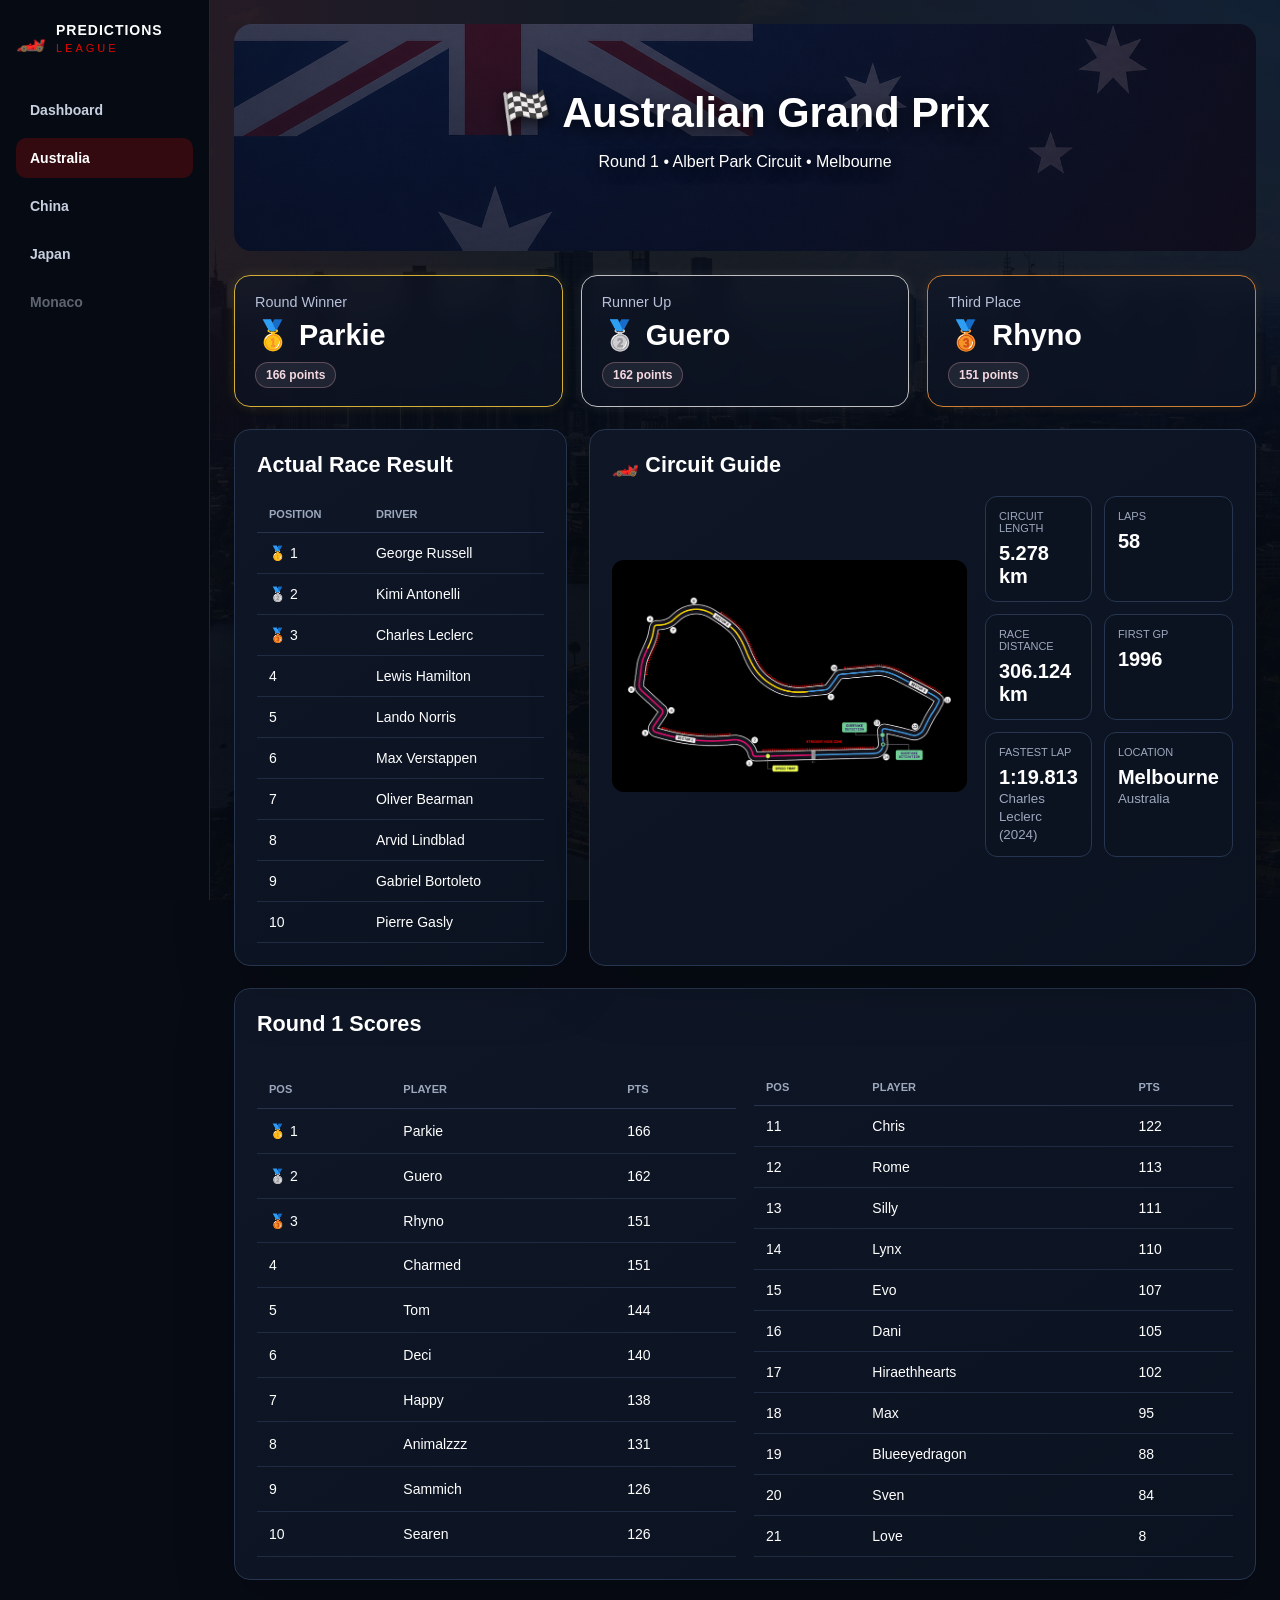
==== australia.html @ f6b18174 "Update australia.html" ====
<!DOCTYPE html>
<html lang="en">
<head>
    <meta charset="UTF-8">
    <meta name="viewport" content="width=device-width, initial-scale=1.0">
    <title>Australia GP - F1 Predictions League</title>
    <link rel="stylesheet" href="style.css">
</head>
<body class="australia-page">

<div class="app">

    <aside class="sidebar">
        <div class="logo">
            <span>🏎️</span>
            <div>
                <strong>Predictions</strong>
                <small>League</small>
            </div>
        </div>

        <nav>
            <a href="index.html">Dashboard</a>
            <a class="active" href="australia.html">Australia</a>
            <a href="china.html">China</a>
            <a href="japan.html">Japan</a>
            <a class="locked" href="#">Monaco</a>
        </nav>
    </aside>

    <main class="dashboard">

        <section class="hero-card">
            <h2>🏁 Australian Grand Prix</h2>
            <p>Round 1 • Albert Park Circuit • Melbourne</p>
        </section>

        <section class="podium-grid">
            <div class="podium-box">
                <p>Round Winner</p>
                <h3>🥇 Parkie</h3>
                <span>166 points</span>
            </div>

            <div class="podium-box">
                <p>Runner Up</p>
                <h3>🥈 Guero</h3>
                <span>162 points</span>
            </div>

            <div class="podium-box">
                <p>Third Place</p>
                <h3>🥉 Rhyno</h3>
                <span>151 points</span>
            </div>
        </section>

        <section class="top-grid">

            <div class="card">
                <h2>Actual Race Result</h2>

                <table>
                    <tr><th>Position</th><th>Driver</th></tr>
                    <tr><td>🥇 1</td><td>George Russell</td></tr>
                    <tr><td>🥈 2</td><td>Kimi Antonelli</td></tr>
                    <tr><td>🥉 3</td><td>Charles Leclerc</td></tr>
                    <tr><td>4</td><td>Lewis Hamilton</td></tr>
                    <tr><td>5</td><td>Lando Norris</td></tr>
                    <tr><td>6</td><td>Max Verstappen</td></tr>
                    <tr><td>7</td><td>Oliver Bearman</td></tr>
                    <tr><td>8</td><td>Arvid Lindblad</td></tr>
                    <tr><td>9</td><td>Gabriel Bortoleto</td></tr>
                    <tr><td>10</td><td>Pierre Gasly</td></tr>
                </table>
            </div>

            <div class="card circuit-card">
                <h2>🏎️ Circuit Guide</h2>

                <div class="track-guide">
                    <img class="track-image" src="albert-park.png" alt="Albert Park Circuit">

                    <div class="track-stats">
                        <div class="mini-stat">
                            <p>Circuit Length</p>
                            <h3>5.278 km</h3>
                        </div>

                        <div class="mini-stat">
                            <p>Laps</p>
                            <h3>58</h3>
                        </div>

                        <div class="mini-stat">
                            <p>Race Distance</p>
                            <h3>306.124 km</h3>
                        </div>

                        <div class="mini-stat">
                            <p>First GP</p>
                            <h3>1996</h3>
                        </div>

                        <div class="mini-stat">
                            <p>Fastest Lap</p>
                            <h3>1:19.813</h3>
                            <small>Charles Leclerc (2024)</small>
                        </div>

                        <div class="mini-stat">
                            <p>Location</p>
                            <h3>Melbourne</h3>
                            <small>Australia</small>
                        </div>
                    </div>
                </div>
            </div>

        </section>

        <section class="card scores-card">
            <h2>Round 1 Scores</h2>

            <div class="scores-grid">
                <table>
                    <tr><th>Pos</th><th>Player</th><th>Pts</th></tr>
                    <tr><td>🥇 1</td><td>Parkie</td><td>166</td></tr>
                    <tr><td>🥈 2</td><td>Guero</td><td>162</td></tr>
                    <tr><td>🥉 3</td><td>Rhyno</td><td>151</td></tr>
                    <tr><td>4</td><td>Charmed</td><td>151</td></tr>
                    <tr><td>5</td><td>Tom</td><td>144</td></tr>
                    <tr><td>6</td><td>Deci</td><td>140</td></tr>
                    <tr><td>7</td><td>Happy</td><td>138</td></tr>
                    <tr><td>8</td><td>Animalzzz</td><td>131</td></tr>
                    <tr><td>9</td><td>Sammich</td><td>126</td></tr>
                    <tr><td>10</td><td>Searen</td><td>126</td></tr>
                </table>

                <table>
                    <tr><th>Pos</th><th>Player</th><th>Pts</th></tr>
                    <tr><td>11</td><td>Chris</td><td>122</td></tr>
                    <tr><td>12</td><td>Rome</td><td>113</td></tr>
                    <tr><td>13</td><td>Silly</td><td>111</td></tr>
                    <tr><td>14</td><td>Lynx</td><td>110</td></tr>
                    <tr><td>15</td><td>Evo</td><td>107</td></tr>
                    <tr><td>16</td><td>Dani</td><td>105</td></tr>
                    <tr><td>17</td><td>Hiraethhearts</td><td>102</td></tr>
                    <tr><td>18</td><td>Max</td><td>95</td></tr>
                    <tr><td>19</td><td>Blueeyedragon</td><td>88</td></tr>
                    <tr><td>20</td><td>Sven</td><td>84</td></tr>
                    <tr><td>21</td><td>Love</td><td>8</td></tr>
                </table>
            </div>
        </section>

    </main>

</div>

</body>
</html>
---- style.css ----
* {
    box-sizing: border-box;
}

body {
    margin: 0;
    font-family: "Segoe UI", Arial, sans-serif;
    background:
        radial-gradient(circle at top left, rgba(225, 6, 0, 0.12), transparent 28%),
        radial-gradient(circle at top right, rgba(0, 128, 255, 0.08), transparent 28%),
        #070b14;
    color: white;
}

.app {
    display: grid;
    grid-template-columns: 210px 1fr;
    min-height: 100vh;
}

/* SIDEBAR */

.sidebar {
    background: #060b13;
    border-right: 1px solid #1c2638;
    padding: 22px 16px;
    position: sticky;
    top: 0;
    height: 100vh;
}

.logo {
    display: flex;
    align-items: center;
    gap: 10px;
    margin-bottom: 34px;
}

.logo span {
    font-size: 24px;
}

.logo strong {
    display: block;
    text-transform: uppercase;
    letter-spacing: 1px;
    font-size: 14px;
}

.logo small {
    color: #e10600;
    letter-spacing: 3px;
    text-transform: uppercase;
    font-size: 11px;
}

.sidebar nav {
    display: flex;
    flex-direction: column;
    gap: 8px;
}

.sidebar nav a {
    color: #c8d0e0;
    text-decoration: none;
    padding: 12px 14px;
    border-radius: 10px;
    font-weight: 600;
    font-size: 14px;
}

.sidebar nav a:hover,
.sidebar nav .active {
    background: rgba(225, 6, 0, 0.20);
    color: white;
}

.sidebar nav .locked {
    opacity: 0.45;
    cursor: not-allowed;
}

/* MAIN */

.dashboard {
    width: 100%;
    max-width: 1300px;
    margin: 0 auto;
    padding: 24px;
}

.home-hero {
    background: linear-gradient(135deg, #101827, #350b13);
    border: 1px solid #26344f;
    border-radius: 18px;
    padding: 34px;
    text-align: center;
    margin-bottom: 22px;
    box-shadow: 0 20px 60px rgba(0, 0, 0, 0.28);
}

.home-hero h1 {
    margin: 0;
    font-size: 2.35rem;
}

.home-hero p {
    margin-top: 10px;
    color: #9ca8bd;
    font-size: 1rem;
}

/* CARDS */

.card {
    background: linear-gradient(145deg, #0f1727, #0b1220);
    border: 1px solid #273650;
    border-radius: 16px;
    padding: 22px;
    box-shadow: 0 20px 60px rgba(0, 0, 0, 0.22);
}

.card:hover {
    border-color: #e10600;
    box-shadow:
        0 0 18px rgba(225, 6, 0, 0.10),
        0 20px 60px rgba(0, 0, 0, 0.25);
    transition: 0.2s ease;
}

.label {
    color: #e10600;
    text-transform: uppercase;
    font-weight: 800;
    font-size: 11px;
    margin: 0 0 10px;
}

.card h2 {
    margin-top: 0;
    font-size: 1.35rem;
}

/* DASHBOARD GRID */

.dashboard-grid {
    display: grid;
    grid-template-columns: 1.5fr 0.8fr;
    gap: 18px;
    margin-bottom: 18px;
}

.next-race-card {
    background: linear-gradient(135deg, #101827, #340b12);
}

.next-race-card h2 {
    font-size: 1.45rem;
}

.summary-card h2 {
    font-size: 2rem;
    margin-bottom: 8px;
}

/* LINKS */

.button {
    display: inline-block;
    background: #e10600;
    color: white;
    text-decoration: none;
    padding: 12px 16px;
    border-radius: 8px;
    margin-top: 14px;
    font-weight: 800;
    font-size: 14px;
}

.button:hover {
    background: #ff1a12;
}

.race-links {
    display: grid;
    grid-template-columns: 1fr 1fr;
    gap: 14px;
}

.race-links a {
    background: #0b1220;
    border: 1px solid #273650;
    border-radius: 12px;
    padding: 16px;
    color: white;
    text-decoration: none;
    font-weight: 800;
    font-size: 14px;
}

.race-links a:hover {
    border-color: #e10600;
    transform: translateY(-2px);
    transition: 0.2s ease;
}

.race-links .locked {
    opacity: 0.45;
    cursor: not-allowed;
}

/* TABLES */

table {
    width: 100%;
    border-collapse: collapse;
    margin-top: 14px;
}

th {
    color: #9ca8bd;
    text-transform: uppercase;
    font-size: 11px;
    padding: 12px;
    text-align: left;
    border-bottom: 1px solid #26344f;
}

td {
    padding: 12px;
    border-bottom: 1px solid #1f2b42;
    font-size: 14px;
}

tr:hover {
    background: rgba(225, 6, 0, 0.08);
}

/* RACE HERO */

.hero-card {
    border-radius: 18px;
    padding: 64px 42px;
    text-align: center;
    margin-bottom: 24px;
    background:
        linear-gradient(rgba(8, 14, 29, 0.45), rgba(8, 14, 29, 0.55)),
        url("australia-flag.png");
    background-size: cover;
    background-position: center;
    background-repeat: no-repeat;
}

/* MELBOURNE SKYLINE BACKGROUND */

.australia-page::before {
    content: "";
    position: fixed;
    inset: 0;

    background: url("Albert ParkMelbourne skyline.jpg")
                center bottom no-repeat;

    background-size: cover;

    opacity: 0.08;
    pointer-events: none;
    z-index: -2;
}

.china-hero {
    background:
        linear-gradient(rgba(8, 14, 29, 0.45), rgba(8, 14, 29, 0.55)),
        url("china-flag.png");
    background-size: cover;
    background-position: center;
}

.japan-hero {
    background:
        linear-gradient(rgba(8, 14, 29, 0.45), rgba(8, 14, 29, 0.55)),
        url("Japan flag.png");
    background-size: cover;
    background-position: center;
    background-repeat: no-repeat;

}

/* MT FUJI BACKGROUND */
.japan-page::before {
    content: "";
    position: fixed;
    inset: 0;
    background: url("mt-fuji.png") center right no-repeat;
    background-size: cover;
    opacity: 0.16;
    pointer-events: none;
    z-index: -2;
}

    /* JAPAN CARD EFFECT */
.japan-page .card {
    background: rgba(15, 23, 39, 0.58);
    backdrop-filter: blur(8px);
}

.japan-page .circuit-card {
    background: rgba(15, 23, 39, 0.52);
    backdrop-filter: blur(8px);
}

/* JAPAN PAGE EFFECT */

.japan-page::after {
    content: "";
    position: fixed;
    top: 0;
    right: 0;
    width: 45%;
    height: 100%;
    pointer-events: none;
    z-index: -1;
    opacity: 0.20;

    background:
        radial-gradient(circle at 70% 20%, rgba(255, 192, 203, 0.35), transparent 25%),
        radial-gradient(circle at 85% 75%, rgba(220, 38, 38, 0.25), transparent 30%);
}

.hero-card h2 {
    margin: 0;
    font-size: 2.6rem;
    text-shadow: 0 4px 14px rgba(0, 0, 0, 0.7);
}

.hero-card p {
    text-shadow: 0 4px 14px rgba(0, 0, 0, 0.7);
}

/* PODIUM */

.podium-grid {
    display: grid;
    grid-template-columns: repeat(3, 1fr);
    gap: 18px;
    margin-bottom: 22px;
}

.podium-box {
    background: rgba(15, 23, 39, 0.60);
    border-radius: 16px;
    padding: 18px 20px;
    min-height: 120px;
    display: flex;
    flex-direction: column;
    justify-content: center;
    backdrop-filter: blur(10px);
}

.podium-box:nth-child(1) {
    border: 1px solid #d4af37;
    box-shadow: 0 0 12px rgba(212,175,55,0.15);
}

.podium-box:nth-child(2) {
    border: 1px solid #c0c0c0;
    box-shadow: 0 0 12px rgba(192,192,192,0.12);
}

.podium-box:nth-child(3) {
    border: 1px solid #cd7f32;
    box-shadow: 0 0 12px rgba(205,127,50,0.12);
}

.podium-box p {
    margin: 0 0 8px;
    color: #b8c0d9;
    font-size: 0.9rem;
}

.podium-box h3 {
    font-size: 1.8rem;
    margin: 0 0 10px;
}

.podium-box span {
    display: inline-block;
    width: fit-content;
    background: rgba(255, 255, 255, 0.08);
    color: #f4d8df;
    border: 1px solid rgba(255, 183, 197, 0.28);
    border-radius: 999px;
    padding: 5px 10px;
    font-weight: 800;
    font-size: 0.75rem;
}

/* RACE PAGE LAYOUT */

.top-grid {
    display: grid;
    grid-template-columns: 0.9fr 1.8fr;
    gap: 22px;
}

.track-guide {
    display: grid;
    grid-template-columns: 2fr 1fr;
    gap: 18px;
    align-items: center;
}

.track-image {
    width: 100%;
    border-radius: 12px;
    display: block;
    background: #000;
}

.track-stats {
    display: grid;
    grid-template-columns: 1fr 1fr;
    gap: 12px;
}

.mini-stat {
    background: #0b1220;
    border: 1px solid #273650;
    border-radius: 12px;
    padding: 13px;
}

.mini-stat p {
    color: #9ca8bd;
    font-size: 11px;
    text-transform: uppercase;
    margin: 0 0 8px;
}

.mini-stat h3 {
    margin: 0;
    font-size: 1.25rem;
}

.mini-stat small {
    color: #9ca8bd;
}

.scores-card {
    margin-top: 22px;
}

.scores-grid {
    display: grid;
    grid-template-columns: 1fr 1fr;
    gap: 18px;
}

/* MOBILE */

@media (max-width: 1000px) {
    .app {
        grid-template-columns: 1fr;
    }

    .sidebar {
        position: static;
        height: auto;
    }

    .dashboard-grid,
    .podium-grid,
    .top-grid,
    .track-guide,
    .scores-grid,
    .race-links {
        grid-template-columns: 1fr;
    }

    .dashboard {
        padding: 18px;
    }

    .home-hero h1,
    .hero-card h2 {
        font-size: 2rem;
    }
}
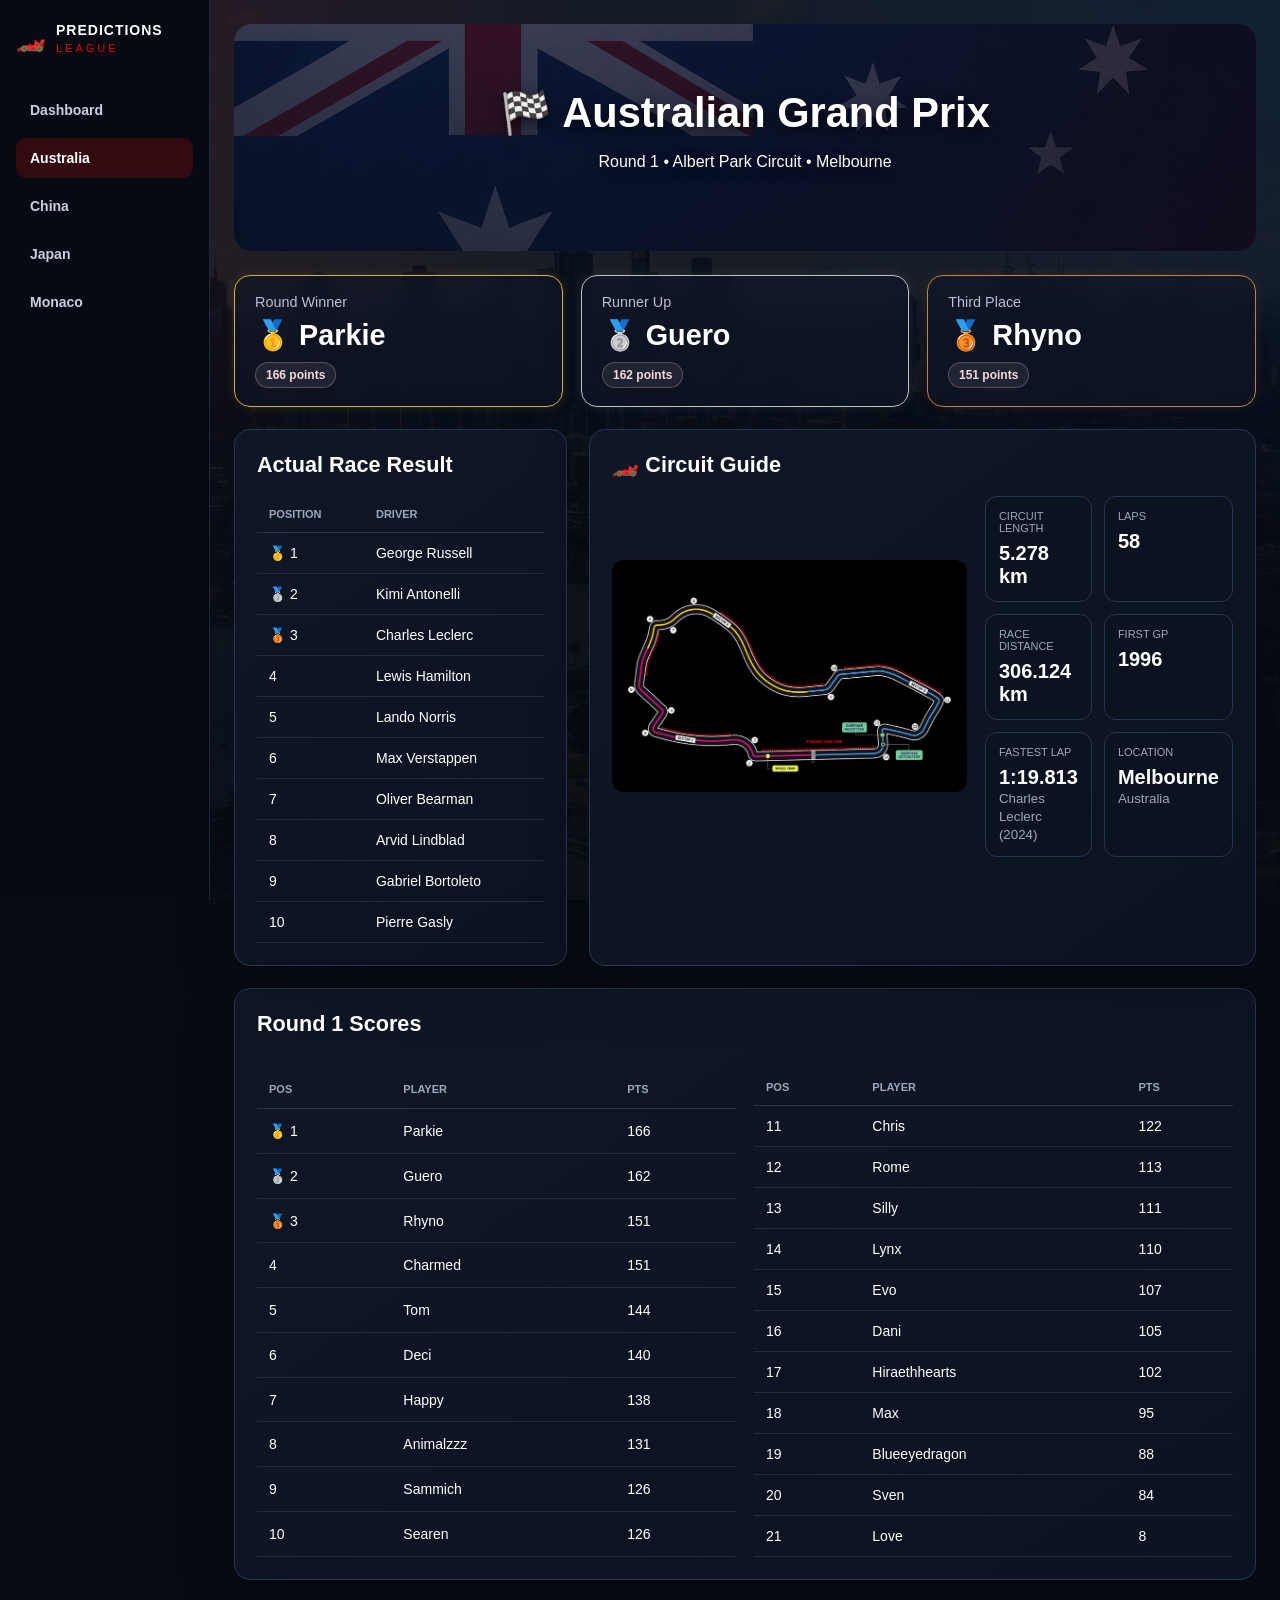
==== commit a02a8f5d: "Update australia.html" ====
--- a/australia.html
+++ b/australia.html
@@ -24,7 +24,7 @@
             <a class="active" href="australia.html">Australia</a>
             <a href="china.html">China</a>
             <a href="japan.html">Japan</a>
-            <a class="locked" href="#">Monaco</a>
+            <a href="monaco.html">Monaco</a>
         </nav>
     </aside>
 
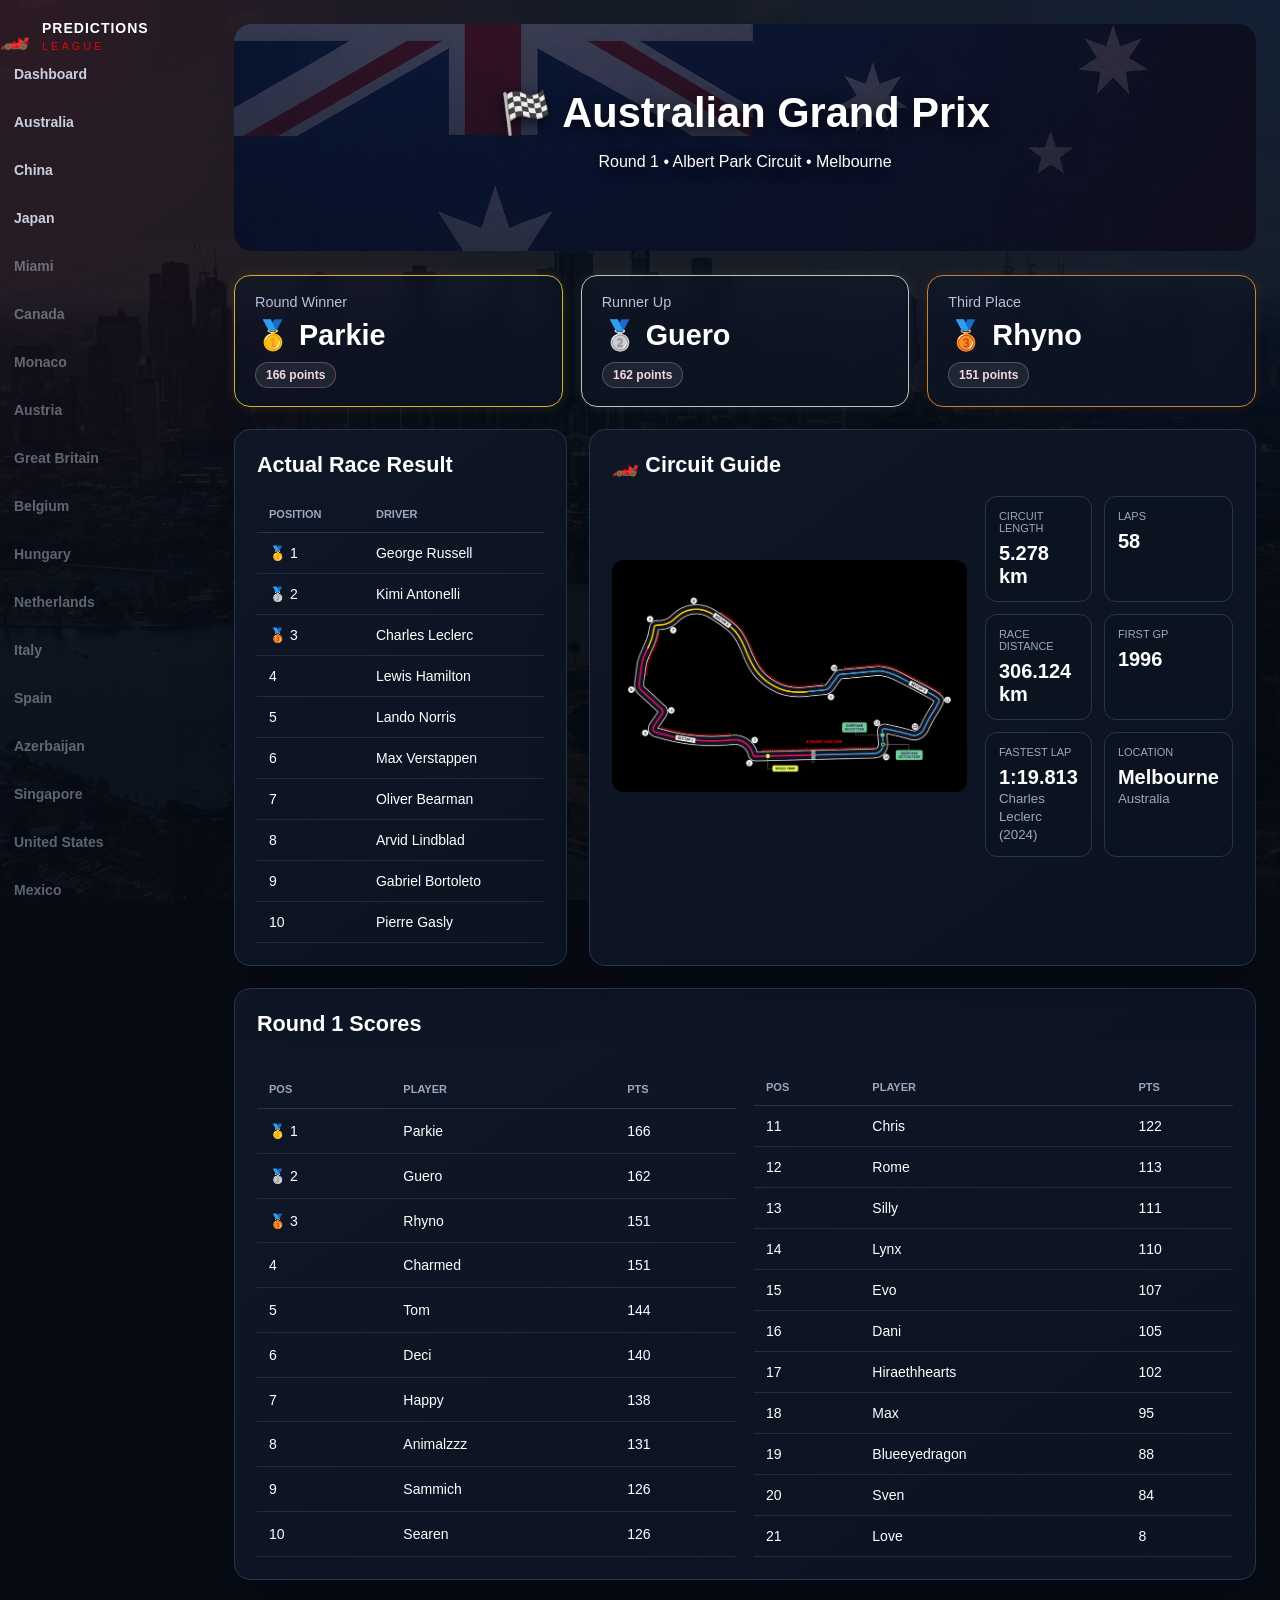
==== commit 5212ed1e: "Update australia.html" ====
--- a/australia.html
+++ b/australia.html
@@ -19,13 +19,37 @@
             </div>
         </div>
 
-        <nav>
-            <a href="index.html">Dashboard</a>
-            <a class="active" href="australia.html">Australia</a>
-            <a href="china.html">China</a>
-            <a href="japan.html">Japan</a>
-            <a href="monaco.html">Monaco</a>
-        </nav>
+<nav>
+    <a href="index.html">Dashboard</a>
+
+    <a href="australia.html">Australia</a>
+    <a href="china.html">China</a>
+    <a href="japan.html">Japan</a>
+
+    <a class="locked" href="miami.html">Miami</a>
+    <a class="locked" href="canada.html">Canada</a>
+    <a class="locked" href="monaco.html">Monaco</a>
+
+    <a class="locked" href="austria.html">Austria</a>
+    <a class="locked" href="great-britain.html">Great Britain</a>
+    <a class="locked" href="belgium.html">Belgium</a>
+
+    <a class="locked" href="hungary.html">Hungary</a>
+    <a class="locked" href="netherlands.html">Netherlands</a>
+    <a class="locked" href="italy.html">Italy</a>
+
+    <a class="locked" href="spain.html">Spain</a>
+    <a class="locked" href="azerbaijan.html">Azerbaijan</a>
+    <a class="locked" href="singapore.html">Singapore</a>
+
+    <a class="locked" href="united-states.html">United States</a>
+    <a class="locked" href="mexico.html">Mexico</a>
+    <a class="locked" href="brazil.html">Brazil</a>
+
+    <a class="locked" href="las-vegas.html">Las Vegas</a>
+    <a class="locked" href="qatar.html">Qatar</a>
+    <a class="locked" href="abu-dhabi.html">Abu Dhabi</a>
+</nav>
     </aside>
 
     <main class="dashboard">
--- a/style.css
+++ b/style.css
@@ -21,19 +21,35 @@
 /* SIDEBAR */
 
 .sidebar {
-    background: #060b13;
-    border-right: 1px solid #1c2638;
-    padding: 22px 16px;
+    width: 220px;
+    height: 100vh;
     position: sticky;
     top: 0;
-    height: 100vh;
+    overflow-y: auto;
+    padding-top: 20px;
+}
+
+.sidebar::-webkit-scrollbar {
+    width: 8px;
+}
+
+.sidebar::-webkit-scrollbar-track {
+    background: rgba(255,255,255,0.05);
+}
+
+.sidebar::-webkit-scrollbar-thumb {
+    background: rgba(255,255,255,0.2);
+    border-radius: 10px;
+}
+
+.sidebar::-webkit-scrollbar-thumb:hover {
+    background: rgba(255,255,255,0.35);
 }
 
 .logo {
     display: flex;
     align-items: center;
-    gap: 10px;
-    margin-bottom: 34px;
+    gap: 12px;
 }
 
 .logo span {
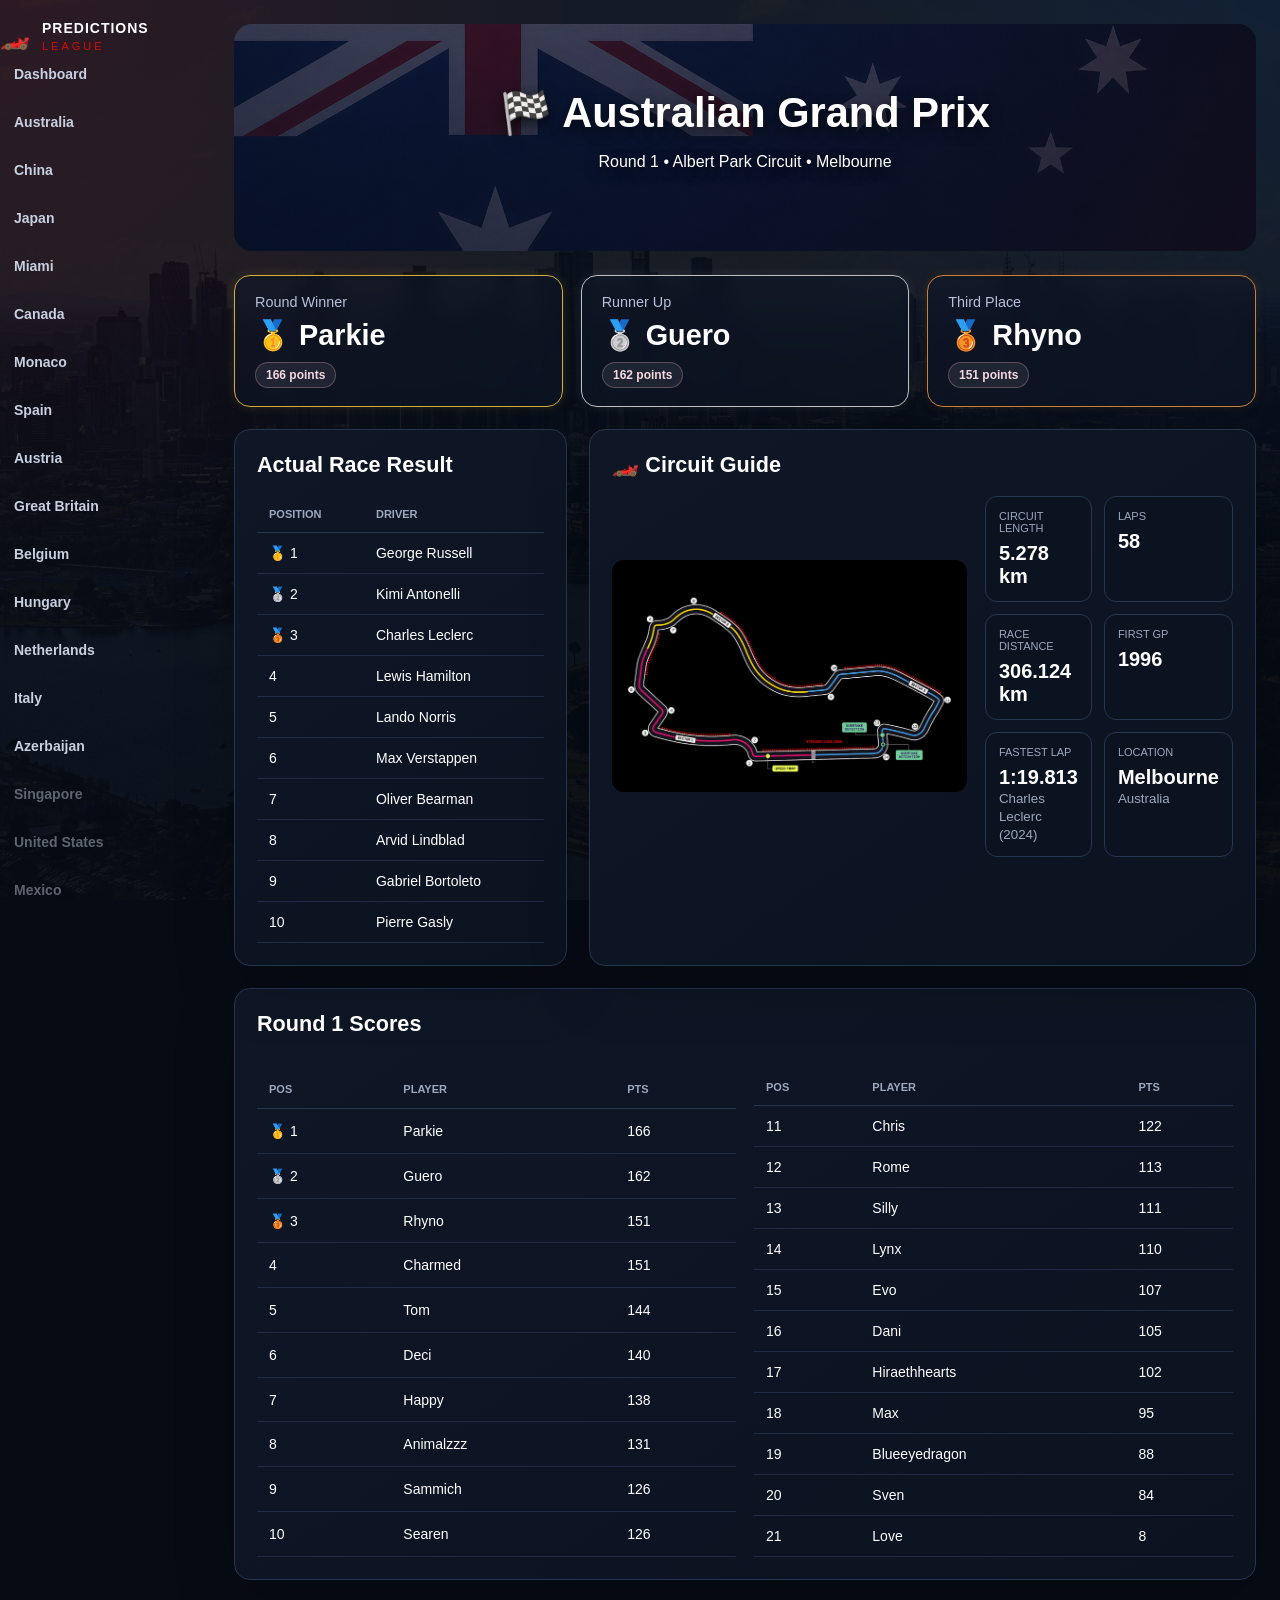
==== commit 65d09e7c: "Update australia.html" ====
--- a/australia.html
+++ b/australia.html
@@ -19,37 +19,31 @@
             </div>
         </div>
 
-<nav>
-    <a href="index.html">Dashboard</a>
-
-    <a href="australia.html">Australia</a>
-    <a href="china.html">China</a>
-    <a href="japan.html">Japan</a>
-
-    <a class="locked" href="miami.html">Miami</a>
-    <a class="locked" href="canada.html">Canada</a>
-    <a class="locked" href="monaco.html">Monaco</a>
-
-    <a class="locked" href="austria.html">Austria</a>
-    <a class="locked" href="great-britain.html">Great Britain</a>
-    <a class="locked" href="belgium.html">Belgium</a>
-
-    <a class="locked" href="hungary.html">Hungary</a>
-    <a class="locked" href="netherlands.html">Netherlands</a>
-    <a class="locked" href="italy.html">Italy</a>
-
-    <a class="locked" href="spain.html">Spain</a>
-    <a class="locked" href="azerbaijan.html">Azerbaijan</a>
-    <a class="locked" href="singapore.html">Singapore</a>
-
-    <a class="locked" href="united-states.html">United States</a>
-    <a class="locked" href="mexico.html">Mexico</a>
-    <a class="locked" href="brazil.html">Brazil</a>
-
-    <a class="locked" href="las-vegas.html">Las Vegas</a>
-    <a class="locked" href="qatar.html">Qatar</a>
-    <a class="locked" href="abu-dhabi.html">Abu Dhabi</a>
-</nav>
+        <nav>
+            <a href="index.html">Dashboard</a>
+            <a href="australia.html">Australia</a>
+            <a href="china.html">China</a>
+            <a href="japan.html">Japan</a>
+            <a href="miami.html">Miami</a>
+            <a href="canada.html">Canada</a>
+            <a href="monaco.html">Monaco</a>
+            <a href="spain.html">Spain</a>
+            <a href="austria.html">Austria</a>
+            <a href="greatbritain.html">Great Britain</a>
+            <a href="belgium.html">Belgium</a>
+            <a href="hungary.html">Hungary</a>
+            <a href="netherlands.html">Netherlands</a>
+            <a href="italy.html">Italy</a>
+            <a href="azerbaijan.html">Azerbaijan</a>
+            <a class="locked" href="singapore.html">Singapore</a>
+            <a class="locked" href="unitedstates.html">United States</a>
+            <a class="locked" href="mexico.html">Mexico</a>
+            <a class="locked" href="brazil.html">Brazil</a>
+            <a class="locked" href="lasvegas.html">Las Vegas</a>
+            <a class="locked" href="qatar.html">Qatar</a>
+            <a class="locked" href="abudhabi.html">Abu Dhabi</a>
+        </nav>
+    </aside>
     </aside>
 
     <main class="dashboard">
--- a/style.css
+++ b/style.css
@@ -343,6 +343,69 @@
         radial-gradient(circle at 85% 75%, rgba(220, 38, 38, 0.25), transparent 30%);
 }
 
+.miami-hero {
+    background:
+        linear-gradient(rgba(8, 14, 29, 0.45), rgba(8, 14, 29, 0.55)),
+        url("united-states flag.png");
+    background-size: cover;
+    background-position: center;
+    background-repeat: no-repeat;
+}
+
+.miami-page::after {
+    content: "";
+    position: fixed;
+    inset: 0;
+    background:
+        radial-gradient(circle at 75% 25%, rgba(0, 229, 255, 0.18), transparent 28%),
+        radial-gradient(circle at 85% 75%, rgba(255, 79, 216, 0.20), transparent 32%);
+    pointer-events: none;
+    z-index: -1;
+}
+
+.miami-page .card,
+.miami-page .circuit-card {
+    background: rgba(15, 23, 39, 0.70);
+    backdrop-filter: blur(10px);
+}
+
+
+/* MIAMI RESULTS GRID */
+
+.miami-page .results-grid {
+    display: grid;
+    grid-template-columns: 1fr 1fr;
+    gap: 12px 24px;
+}
+
+.miami-page .track-guide {
+    grid-template-columns: 1fr;
+}
+
+.miami-page .track-guide img {
+    width: 100%;
+    max-height: 520px;
+    object-fit: contain;
+}
+
+.miami-page .track-stats {
+    grid-template-columns: repeat(3, 1fr);
+    margin-top: 18px;
+}
+
+.miami-page .mini-stat {
+    min-height: 100px;
+}
+
+.canada-hero {
+    background:
+        linear-gradient(rgba(8, 14, 29, 0.45), rgba(8, 14, 29, 0.55)),
+        url("canada flag.png");
+    background-size: cover;
+    background-position: center;
+    background-repeat: no-repeat;
+}
+
 .hero-card h2 {
     margin: 0;
     font-size: 2.6rem;
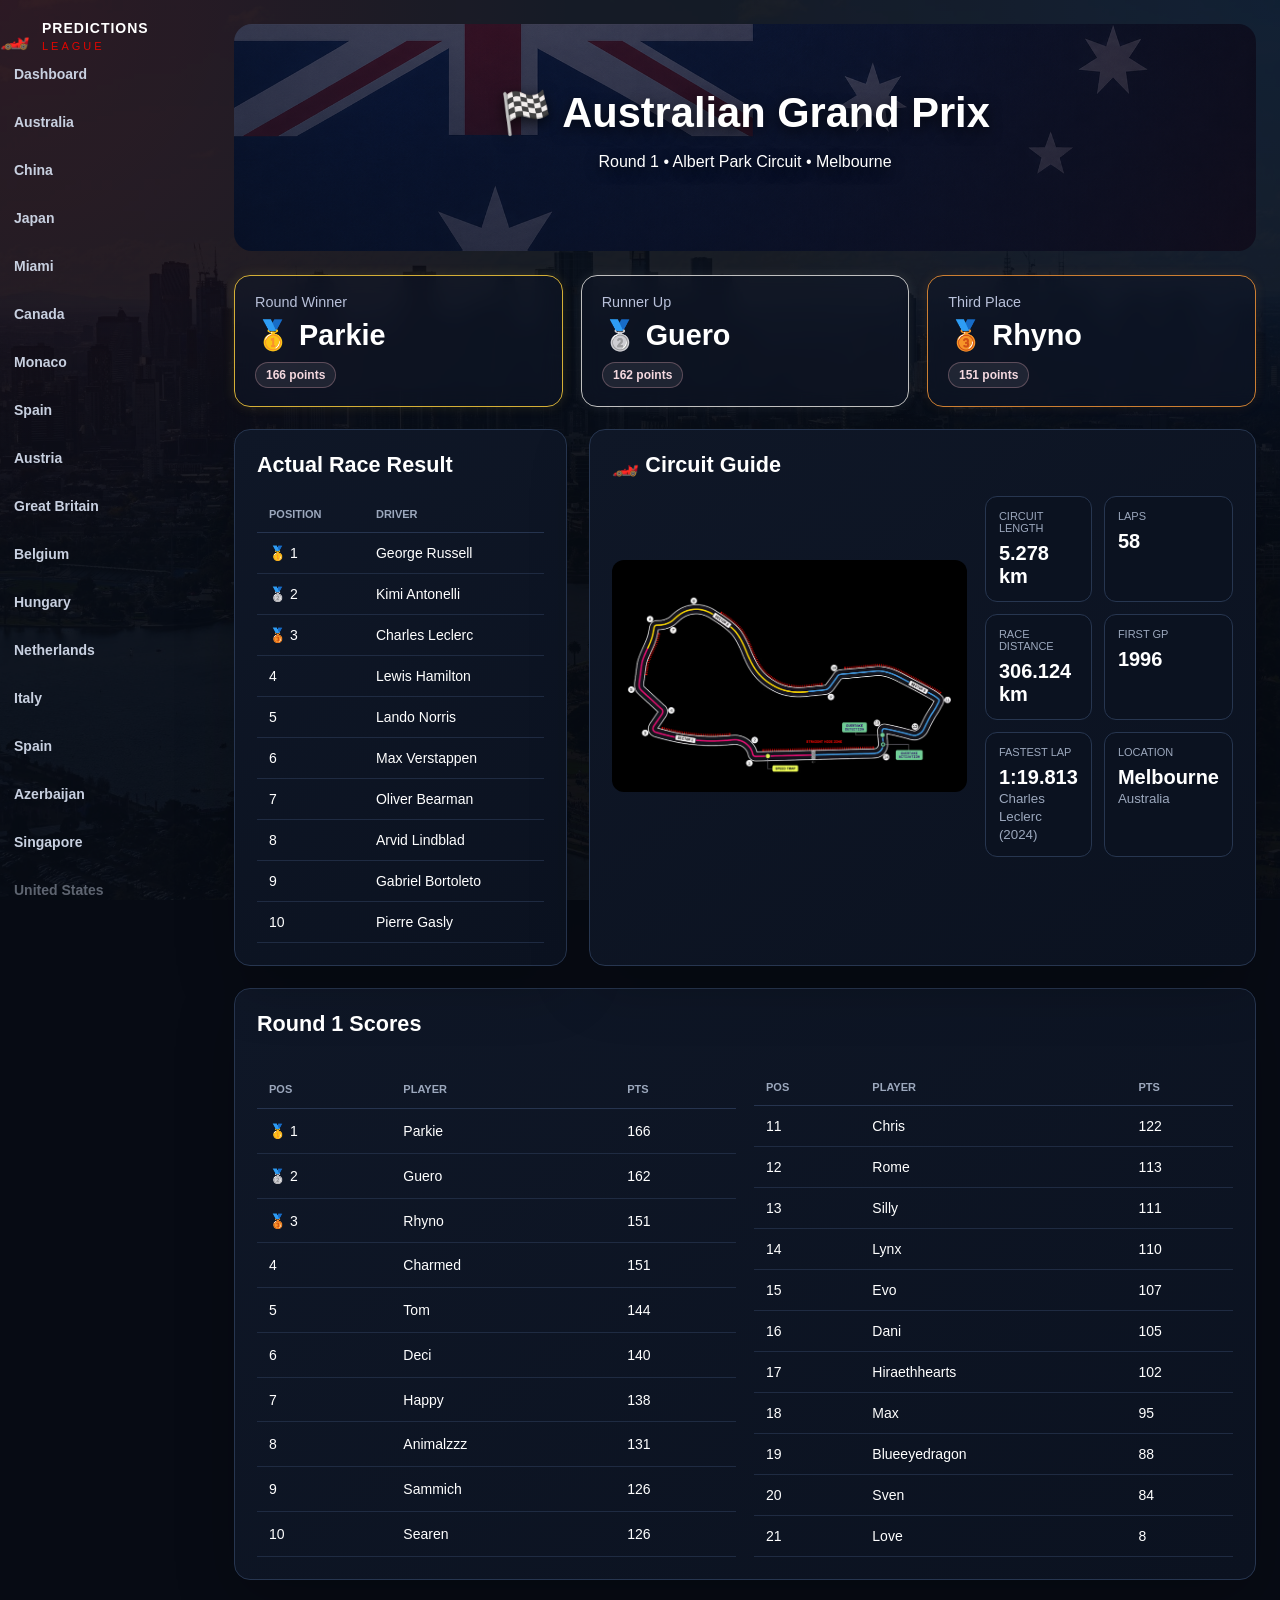
==== commit 32885fe1: "Update australia.html" ====
--- a/australia.html
+++ b/australia.html
@@ -19,30 +19,37 @@
             </div>
         </div>
 
-        <nav>
-            <a href="index.html">Dashboard</a>
-            <a href="australia.html">Australia</a>
-            <a href="china.html">China</a>
-            <a href="japan.html">Japan</a>
-            <a href="miami.html">Miami</a>
-            <a href="canada.html">Canada</a>
-            <a href="monaco.html">Monaco</a>
-            <a href="spain.html">Spain</a>
-            <a href="austria.html">Austria</a>
-            <a href="greatbritain.html">Great Britain</a>
-            <a href="belgium.html">Belgium</a>
-            <a href="hungary.html">Hungary</a>
-            <a href="netherlands.html">Netherlands</a>
-            <a href="italy.html">Italy</a>
-            <a href="azerbaijan.html">Azerbaijan</a>
-            <a class="locked" href="singapore.html">Singapore</a>
-            <a class="locked" href="unitedstates.html">United States</a>
-            <a class="locked" href="mexico.html">Mexico</a>
-            <a class="locked" href="brazil.html">Brazil</a>
-            <a class="locked" href="lasvegas.html">Las Vegas</a>
-            <a class="locked" href="qatar.html">Qatar</a>
-            <a class="locked" href="abudhabi.html">Abu Dhabi</a>
-        </nav>
+<nav>
+    <a href="index.html">Dashboard</a>
+
+    <a href="australia.html">Australia</a>
+    <a href="china.html">China</a>
+    <a href="japan.html">Japan</a>
+
+    <a href="miami.html">Miami</a>
+    <a href="canada.html">Canada</a>
+    <a href="monaco.html">Monaco</a>
+    <a href="spain.html">Spain</a>
+    <a href="austria.html">Austria</a>
+    <a href="great-britain.html">Great Britain</a>
+    <a href="belgium.html">Belgium</a>
+
+    <a href="hungary.html">Hungary</a>
+    <a href="netherlands.html">Netherlands</a>
+    <a  href="italy.html">Italy</a>
+
+    <a href="spain.html">Spain</a>
+    <a href="azerbaijan.html">Azerbaijan</a>
+    <a href="singapore.html">Singapore</a>
+
+    <a class="locked" href="united-states.html">United States</a>
+    <a class="locked" href="mexico.html">Mexico</a>
+    <a class="locked" href="brazil.html">Brazil</a>
+
+    <a class="locked" href="las-vegas.html">Las Vegas</a>
+    <a class="locked" href="qatar.html">Qatar</a>
+    <a class="locked" href="abu-dhabi.html">Abu Dhabi</a>
+</nav>
     </aside>
     </aside>
 
--- a/style.css
+++ b/style.css
@@ -406,6 +406,27 @@
     background-repeat: no-repeat;
 }
 
+.monaco-hero {
+    background:
+        linear-gradient(rgba(8, 14, 29, 0.45), rgba(8, 14, 29, 0.55)),
+        url("monaco flag.png");
+    background-size: cover;
+    background-position: center;
+    background-repeat: no-repeat;
+}
+
+.monaco-page::before {
+    content: "";
+    position: fixed;
+    inset: 0;
+    background: url("Port Hercule monaco.jpg") center bottom no-repeat;
+    background-size: cover;
+    opacity: 0.10;
+    pointer-events: none;
+    z-index: -2;
+}
+
+
 .hero-card h2 {
     margin: 0;
     font-size: 2.6rem;
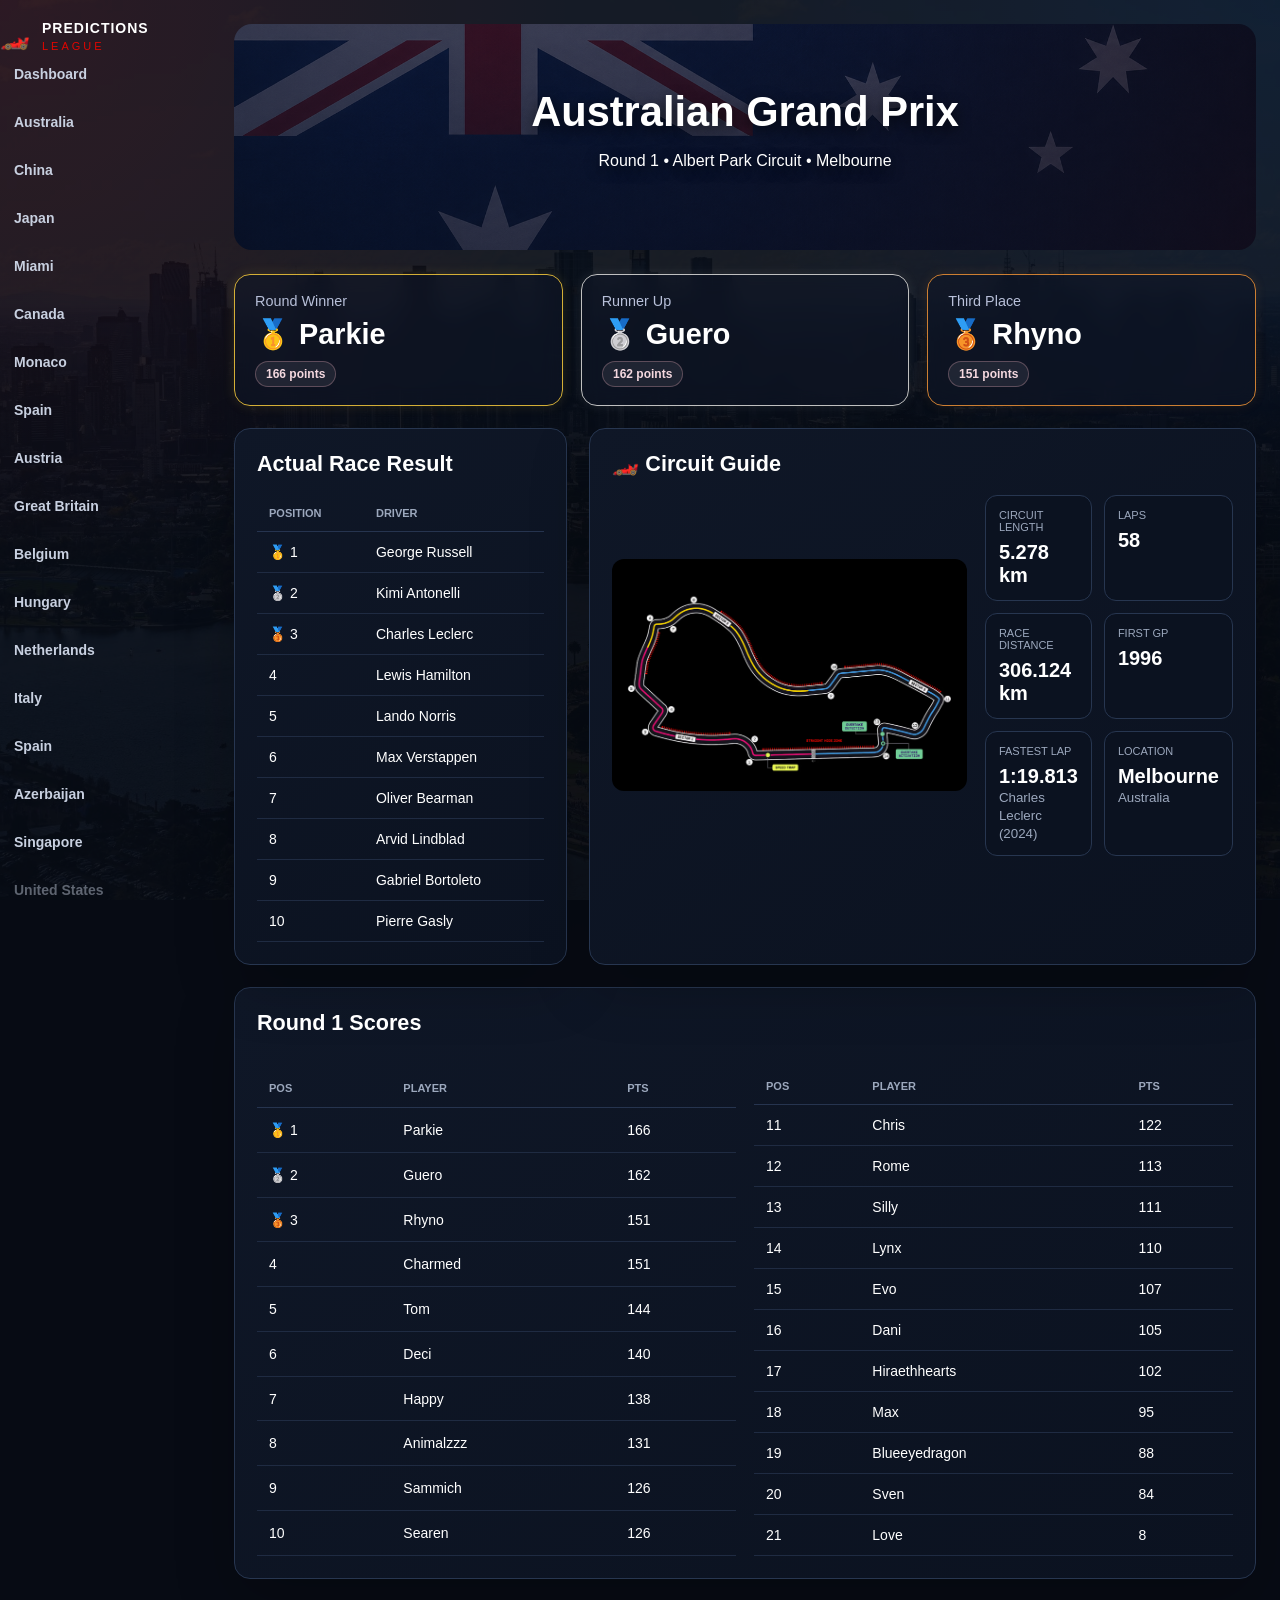
==== commit c574f3b0: "Update australia.html" ====
--- a/australia.html
+++ b/australia.html
@@ -56,7 +56,7 @@
     <main class="dashboard">
 
         <section class="hero-card">
-            <h2>🏁 Australian Grand Prix</h2>
+            <h2> Australian Grand Prix</h2>
             <p>Round 1 • Albert Park Circuit • Melbourne</p>
         </section>
 
--- a/style.css
+++ b/style.css
@@ -415,16 +415,6 @@
     background-repeat: no-repeat;
 }
 
-.monaco-page::before {
-    content: "";
-    position: fixed;
-    inset: 0;
-    background: url("Port Hercule monaco.jpg") center bottom no-repeat;
-    background-size: cover;
-    opacity: 0.10;
-    pointer-events: none;
-    z-index: -2;
-}
 
 
 .hero-card h2 {
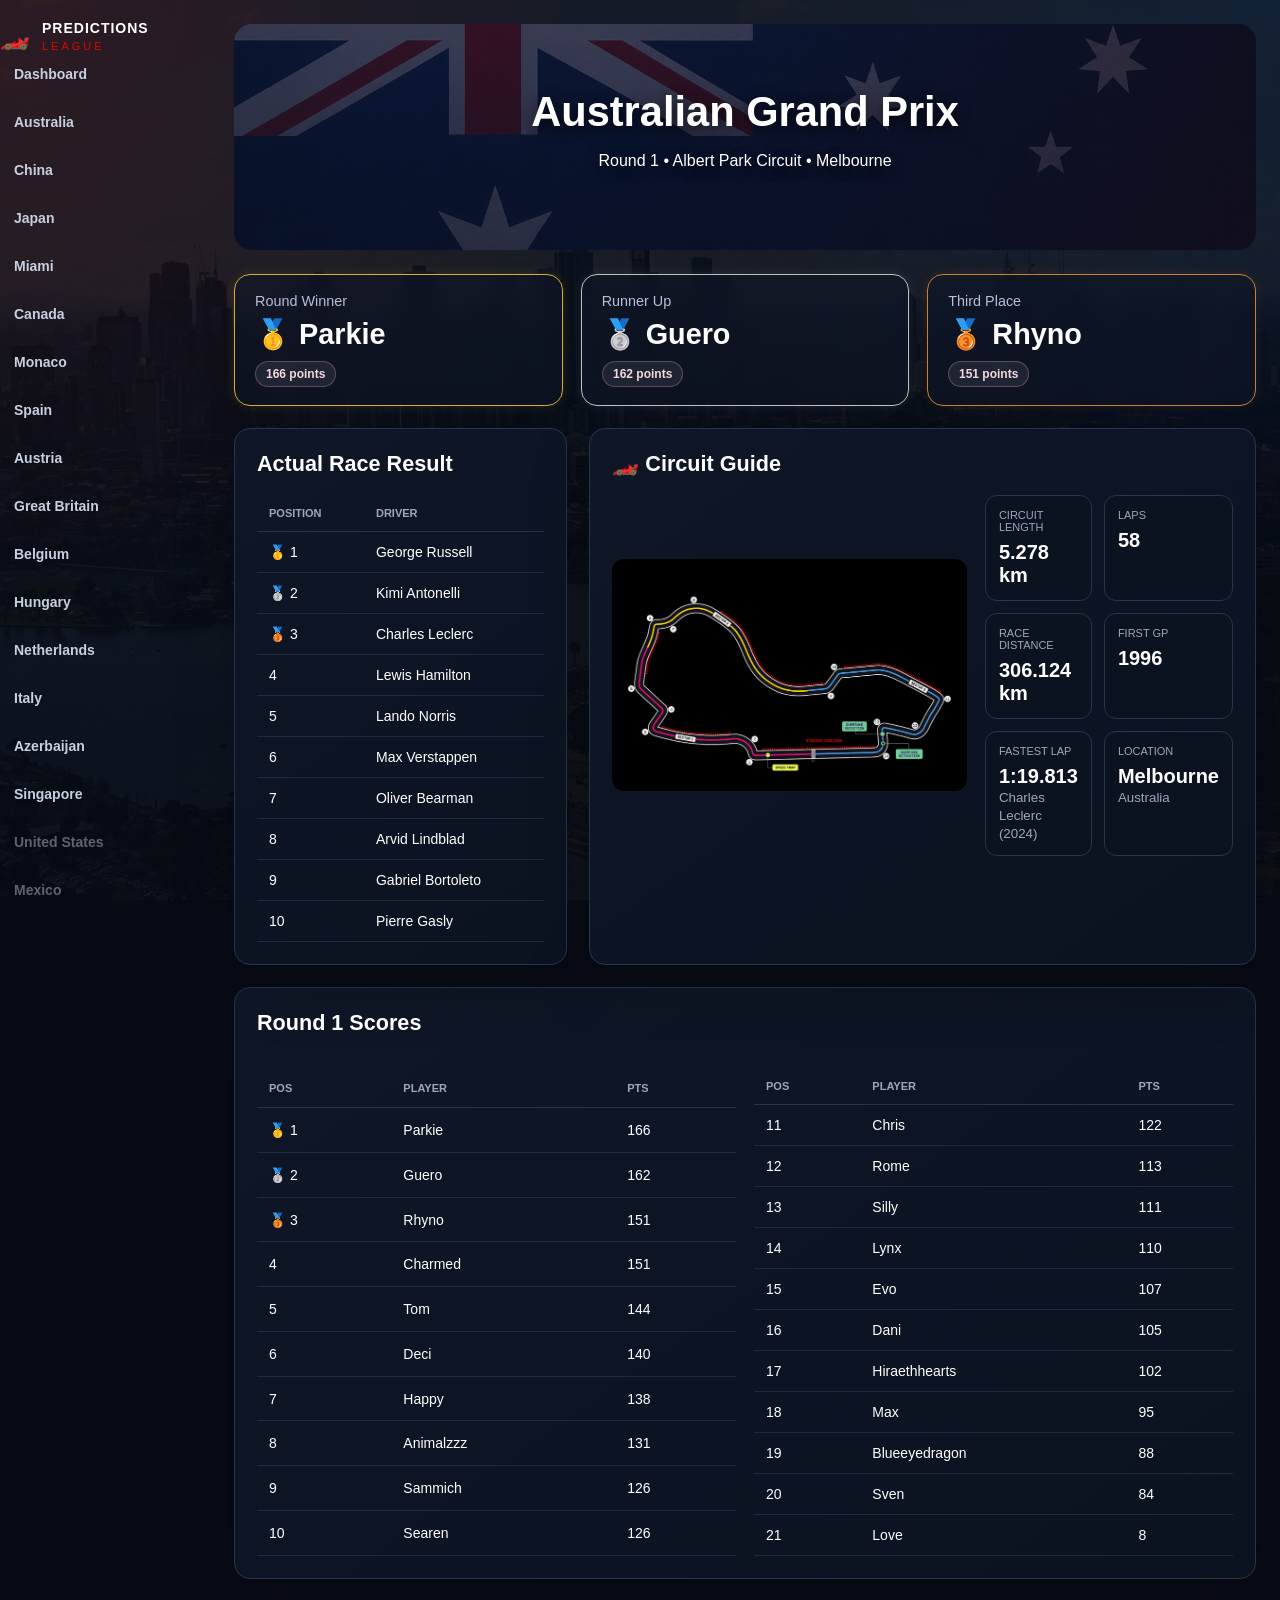
==== commit 9cece1c8: "Update australia.html" ====
--- a/australia.html
+++ b/australia.html
@@ -38,7 +38,7 @@
     <a href="netherlands.html">Netherlands</a>
     <a  href="italy.html">Italy</a>
 
-    <a href="spain.html">Spain</a>
+
     <a href="azerbaijan.html">Azerbaijan</a>
     <a href="singapore.html">Singapore</a>
 
--- a/style.css
+++ b/style.css
@@ -404,6 +404,7 @@
     background-size: cover;
     background-position: center;
     background-repeat: no-repeat;
+
 }
 
 .monaco-hero {
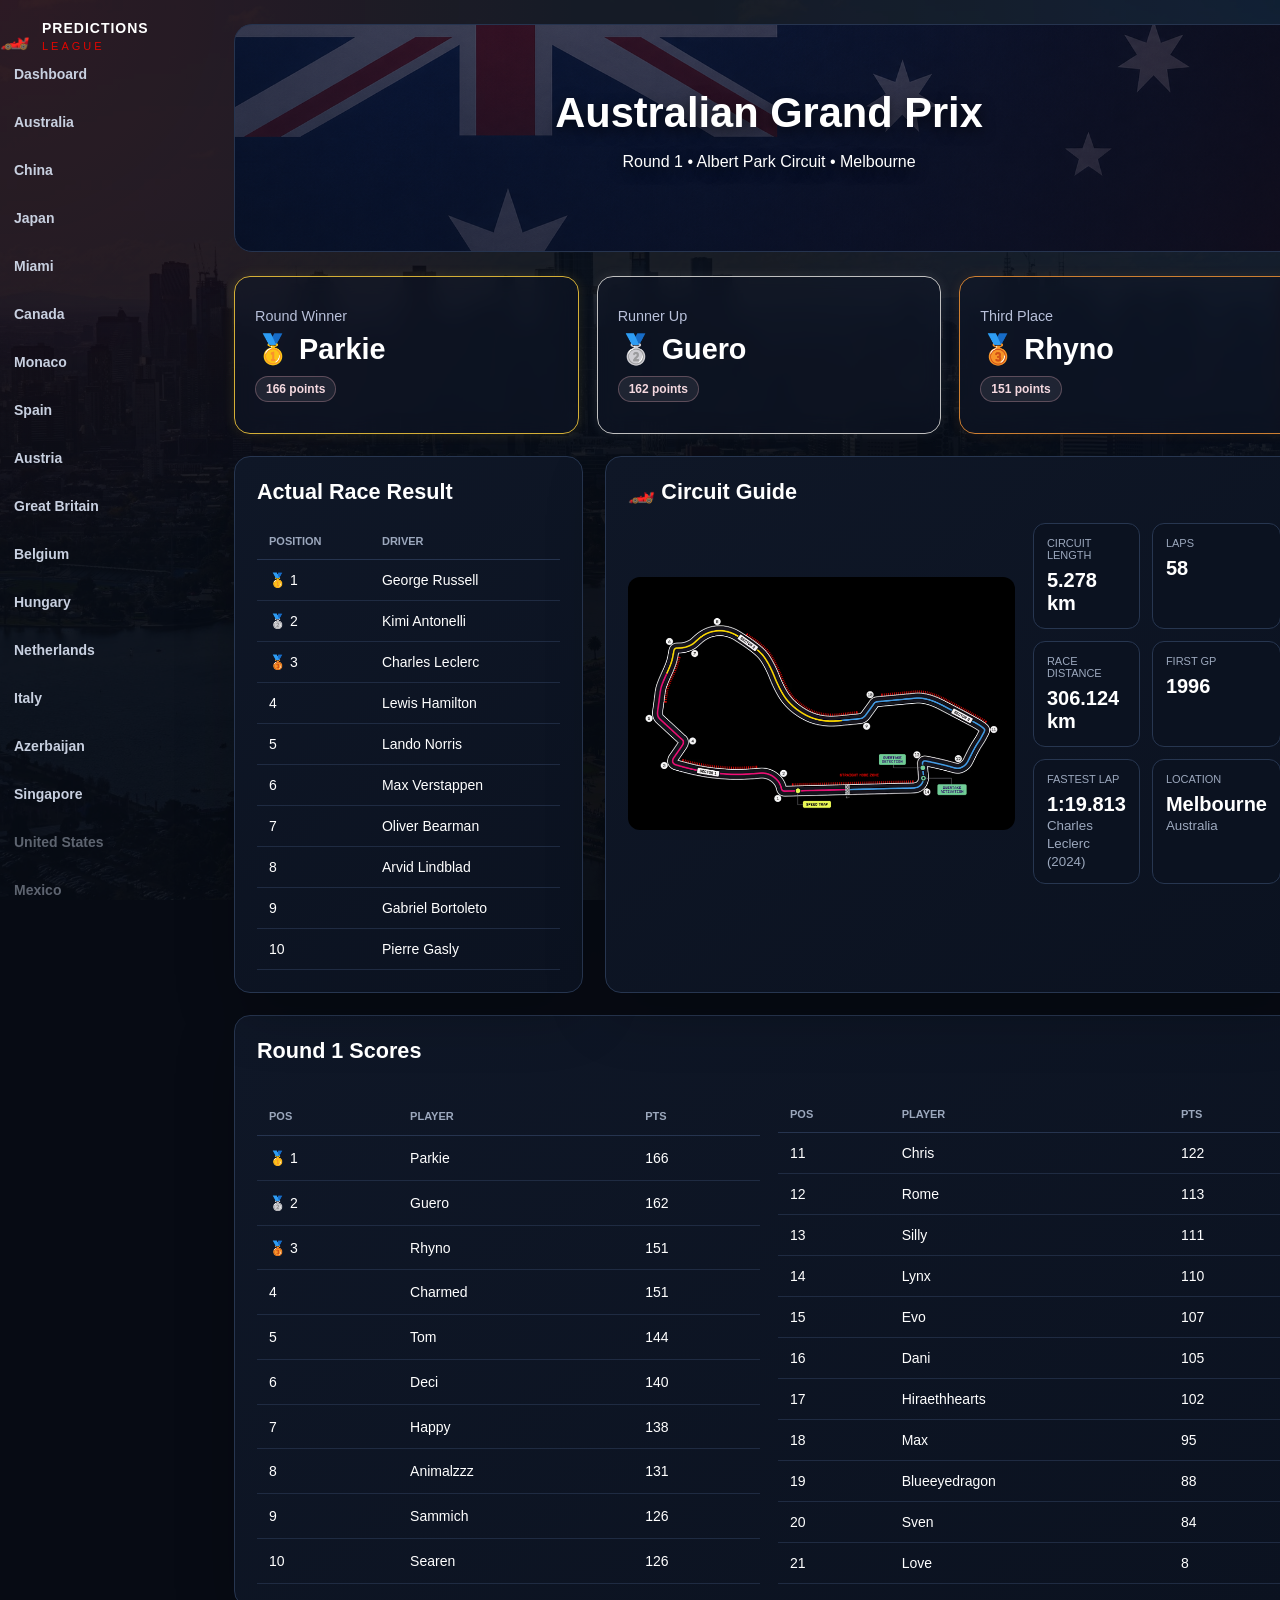
==== commit 3b937794: "Update australia.html" ====
--- a/australia.html
+++ b/australia.html
@@ -36,7 +36,7 @@
 
     <a href="hungary.html">Hungary</a>
     <a href="netherlands.html">Netherlands</a>
-    <a  href="italy.html">Italy</a>
+    <a href="italy.html">Italy</a>
 
 
     <a href="azerbaijan.html">Azerbaijan</a>
@@ -55,10 +55,10 @@
 
     <main class="dashboard">
 
-        <section class="hero-card">
-            <h2> Australian Grand Prix</h2>
-            <p>Round 1 • Albert Park Circuit • Melbourne</p>
-        </section>
+<section class="hero-card australia-hero">
+    <h2> Australian Grand Prix</h2>
+    <p>Round 1 • Albert Park Circuit • Melbourne</p>
+</section>
 
         <section class="podium-grid">
             <div class="podium-box">
--- a/style.css
+++ b/style.css
@@ -1,4 +1,4 @@
-* {
+{
     box-sizing: border-box;
 }
 
@@ -259,6 +259,15 @@
     padding: 64px 42px;
     text-align: center;
     margin-bottom: 24px;
+
+    background:
+        linear-gradient(rgba(8, 14, 29, 0.45),
+                        rgba(8, 14, 29, 0.55));
+
+    border: 1px solid #26344f;
+}
+
+.australia-hero {
     background:
         linear-gradient(rgba(8, 14, 29, 0.45), rgba(8, 14, 29, 0.55)),
         url("australia-flag.png");
@@ -266,8 +275,6 @@
     background-position: center;
     background-repeat: no-repeat;
 }
-
-/* MELBOURNE SKYLINE BACKGROUND */
 
 .australia-page::before {
     content: "";
@@ -284,7 +291,7 @@
     z-index: -2;
 }
 
-.china-hero {
+    .china-hero {
     background:
         linear-gradient(rgba(8, 14, 29, 0.45), rgba(8, 14, 29, 0.55)),
         url("china-flag.png");
@@ -302,19 +309,6 @@
 
 }
 
-/* MT FUJI BACKGROUND */
-.japan-page::before {
-    content: "";
-    position: fixed;
-    inset: 0;
-    background: url("mt-fuji.png") center right no-repeat;
-    background-size: cover;
-    opacity: 0.16;
-    pointer-events: none;
-    z-index: -2;
-}
-
-    /* JAPAN CARD EFFECT */
 .japan-page .card {
     background: rgba(15, 23, 39, 0.58);
     backdrop-filter: blur(8px);
@@ -324,8 +318,6 @@
     background: rgba(15, 23, 39, 0.52);
     backdrop-filter: blur(8px);
 }
-
-/* JAPAN PAGE EFFECT */
 
 .japan-page::after {
     content: "";
@@ -369,9 +361,6 @@
     backdrop-filter: blur(10px);
 }
 
-
-/* MIAMI RESULTS GRID */
-
 .miami-page .results-grid {
     display: grid;
     grid-template-columns: 1fr 1fr;
@@ -399,24 +388,22 @@
 
 .canada-hero {
     background:
-        linear-gradient(rgba(8, 14, 29, 0.45), rgba(8, 14, 29, 0.55)),
+        linear-gradient(rgba(8, 14, 29, 0.55), rgba(8, 14, 29, 0.65)),
         url("canada flag.png");
     background-size: cover;
     background-position: center;
     background-repeat: no-repeat;
-
-}
-
-.monaco-hero {
-    background:
-        linear-gradient(rgba(8, 14, 29, 0.45), rgba(8, 14, 29, 0.55)),
-        url("monaco flag.png");
+}
+
+
+.monaco-page .hero-card {
+    background:
+        linear-gradient(rgba(8, 14, 29, 0.35), rgba(8, 14, 29, 0.45)),
+        linear-gradient(to bottom, #ce1126 0 50%, #ffffff 50% 100%) !important;
     background-size: cover;
     background-position: center;
     background-repeat: no-repeat;
 }
-
-
 
 .hero-card h2 {
     margin: 0;
